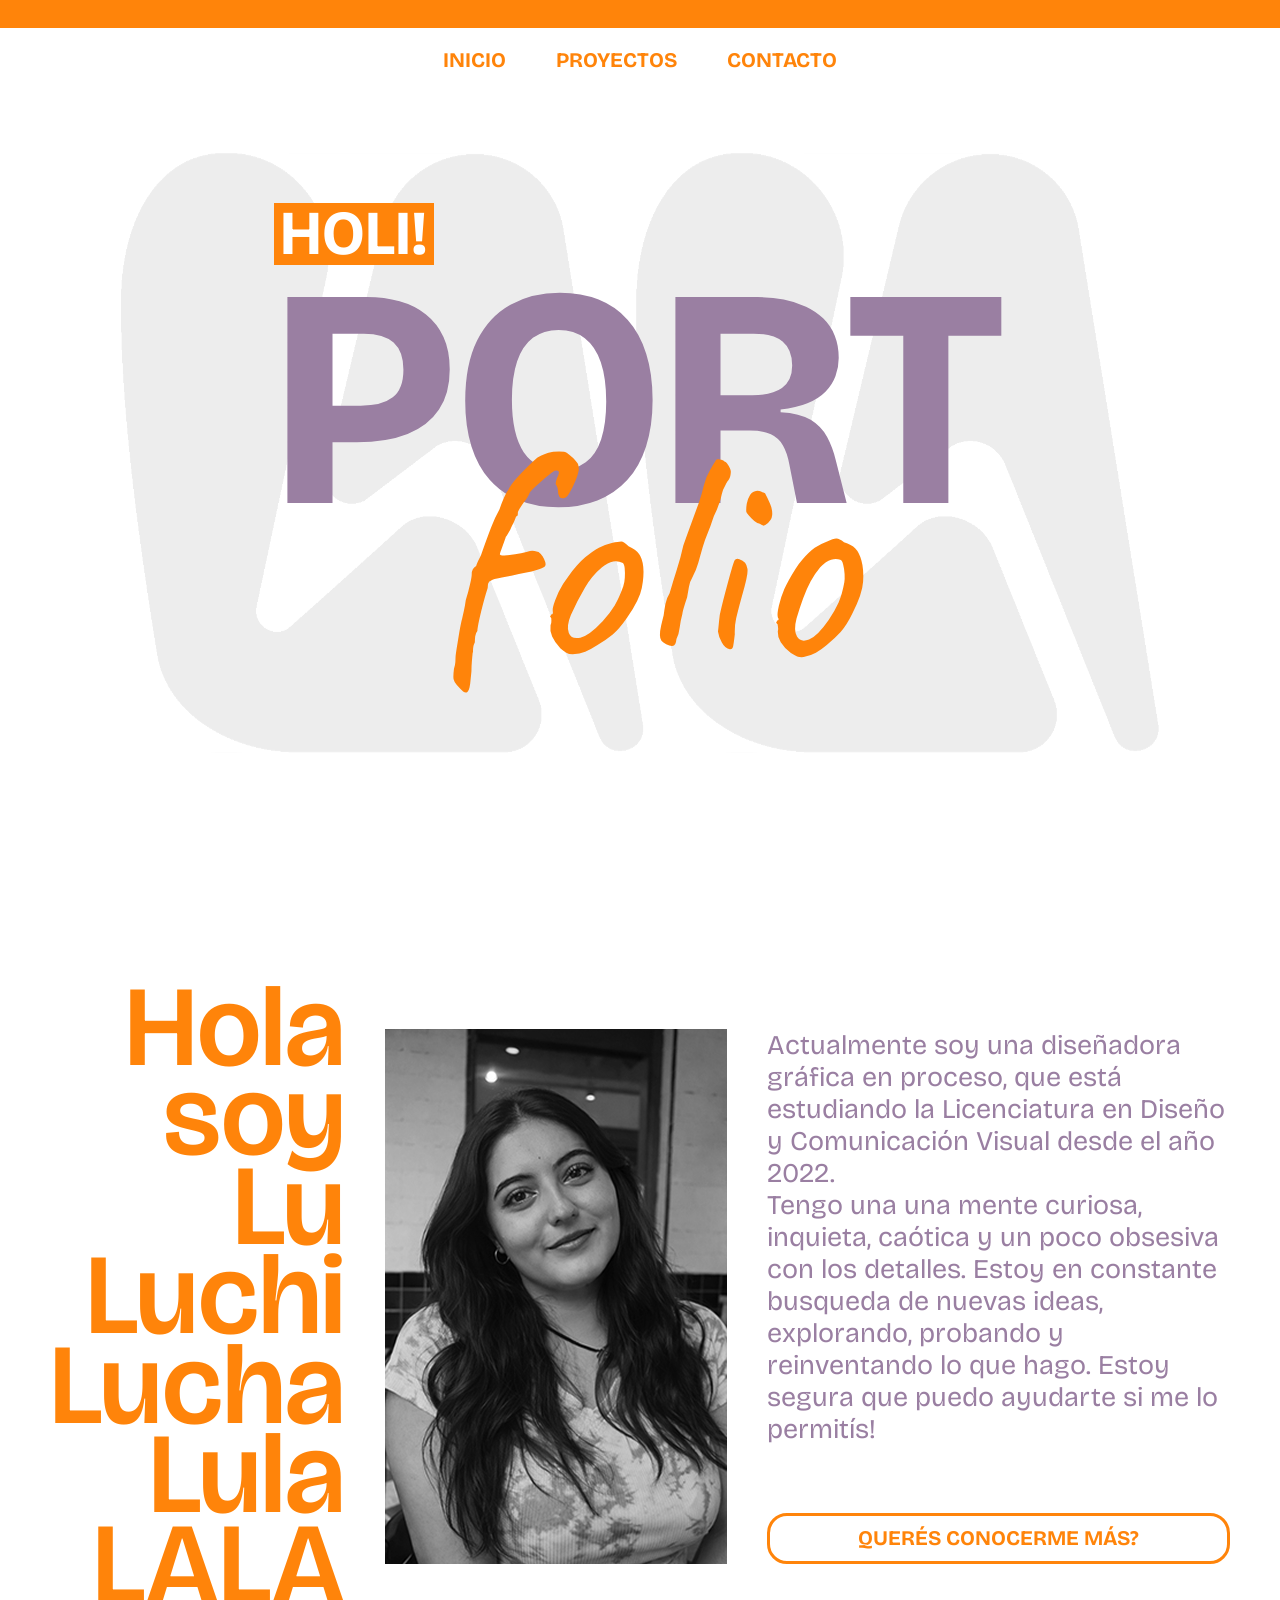
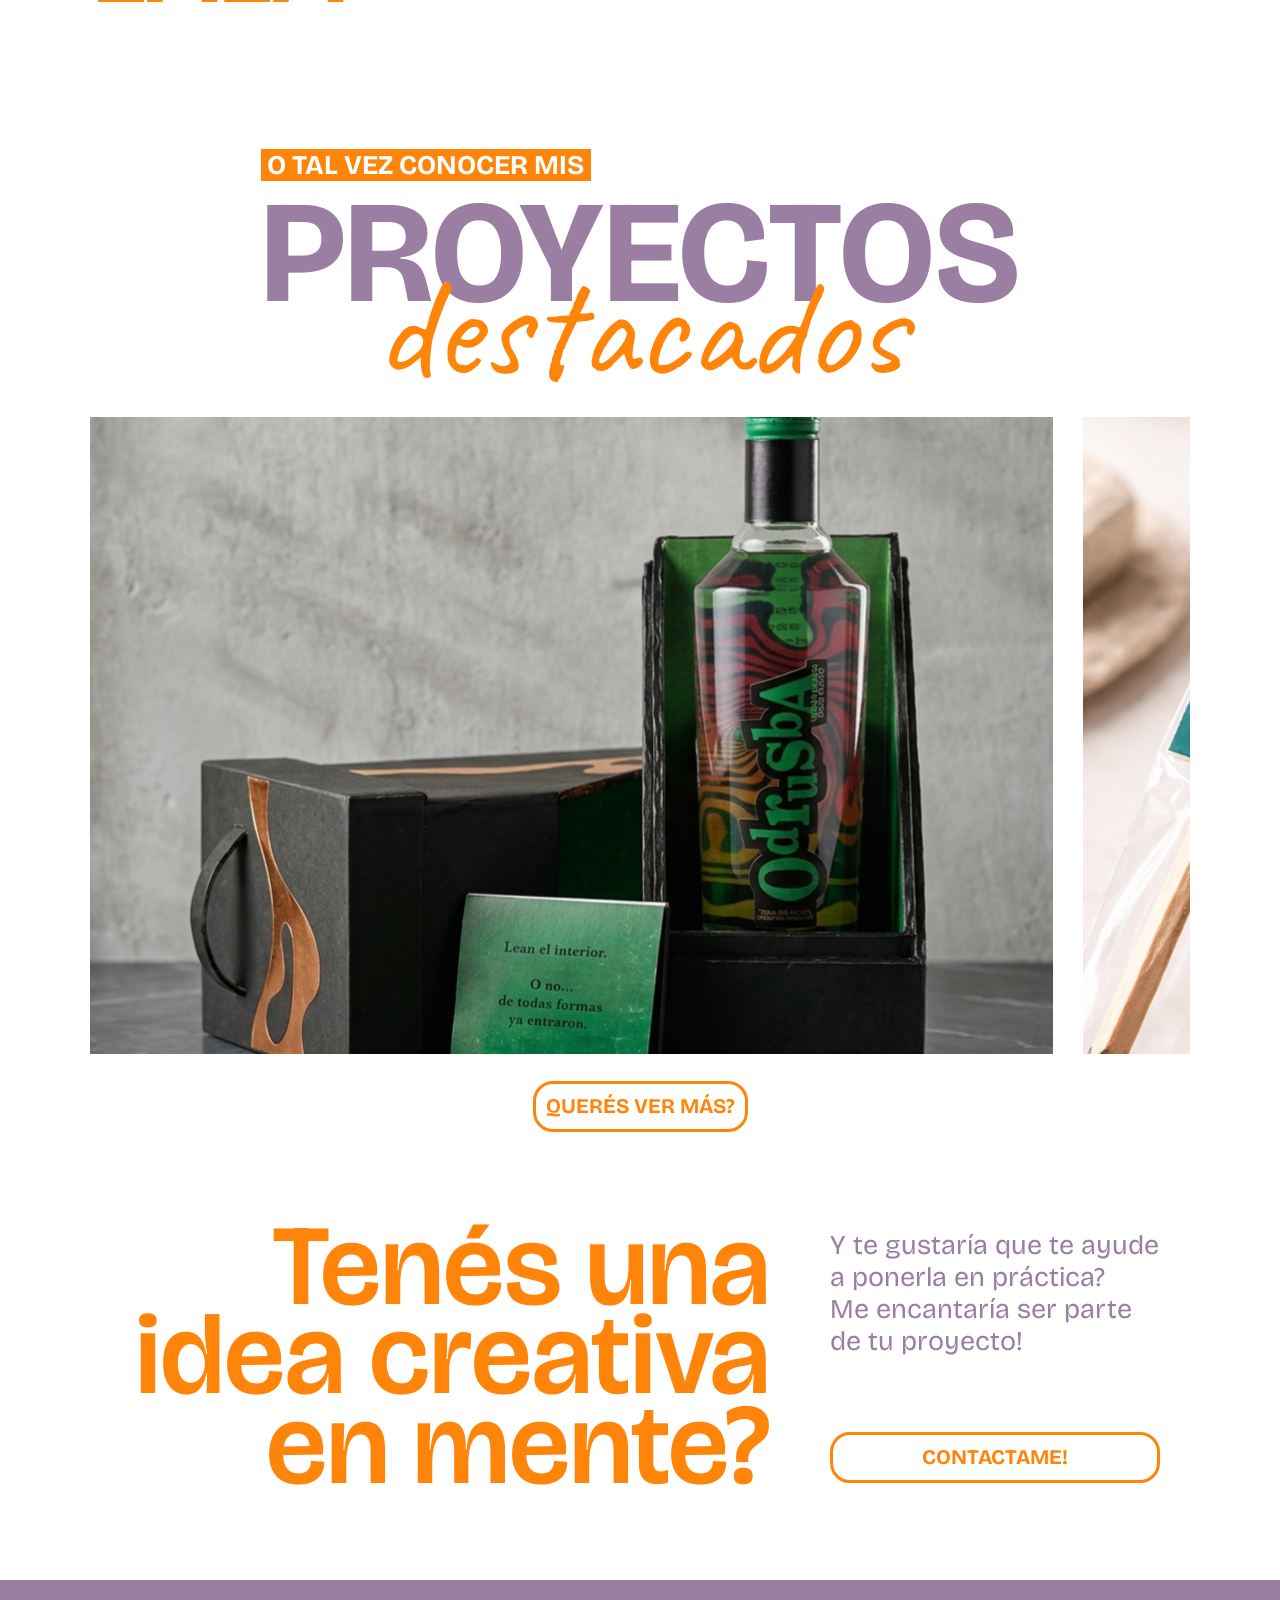
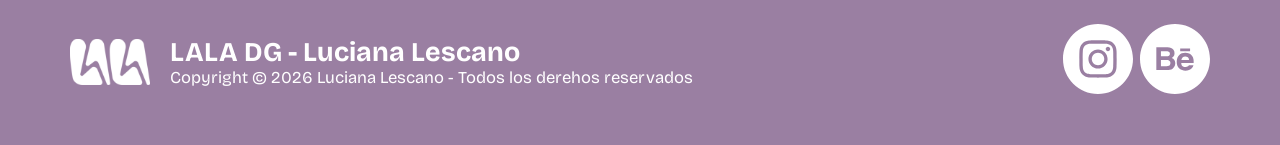
==== index.html @ 6910bf88 "pre-entrega" ====
<!DOCTYPE html>
<html>

<head>
    <meta charset="utf-8" />
    <title>Lescano Luciana-Portfolio</title>
    <link href="style.css" rel="stylesheet" type="text/css">
    <link rel="icon" href="img/favicon.png" type="image/x-icon">
    <style>
        @import url('https://fonts.googleapis.com/css2?family=Bricolage+Grotesque:opsz,wght@12..96,200..800&family=Caveat:wght@400..700&display=swap')
    </style>
</head>

<body>
    <header>
        <nav>
            <a href="#inicio">INICIO</a>
            <a href="#proyectos">PROYECTOS</a>
            <a href= "contacto.html">CONTACTO</a>
        </nav>
    </header>

    <main>
        <section id="hero">
            <article class="titulo">
                <div>
                    <h4>HOLI!</h4>
                    <h1>PORT</h1>
                    <h3>folio</h3>
                </div>
            </article>
        </section>

        <section id="hola">
            <h2> Hola soy Lu Luchi Lucha Lula LALA </h2>
            <img src="img/autoretrato.jpg" alt="Autoretrato de Luciana en blanco y negro" height="535px" width="342px">
            <article>
                <div>
                    <p>Actualmente soy una diseñadora gráfica en proceso, que está estudiando la Licenciatura en Diseño y Comunicación Visual desde el año 2022.</p>
                    <p>Tengo una una mente curiosa, inquieta, caótica y un poco obsesiva con los detalles. Estoy en constante busqueda de nuevas ideas, explorando, probando y reinventando lo que hago. Estoy segura que puedo ayudarte si me lo permitís!</p>
                </div>
                <a href="#"> QUERÉS CONOCERME MÁS? </a> 
            </article>
        </section>

        <section id="proyectos_carrusel">
            <article class="titulo">
                <div>
                    <h4>O TAL VEZ CONOCER MIS</h4>
                    <h1>PROYECTOS</h1>
                    <h3>destacados</h3>
                </div>
            </article>

        <section class="carrusel">
                <div class= "grupo">
                    <img src="img/carrusel-index/odrusba.jpg" alt="proyecto vodka odrusba" height="637" width="963">
                    <img src="img/carrusel-index/almaserena.jpg" alt="proyecto sahumerios alma serena" height="637" width="963">
                    <img src="img/carrusel-index/bookzine.jpg" alt="proyecto bookzine de terror" height="637" width="963">
                    <img src="img/carrusel-index/ojitos.jpg" alt="proyecto indumentaria infantil" height="637" width="963">
                    <img src="img/carrusel-index/fanzine.jpg" alt="proyecto fanzine sobre salud" height="637" width="963">
                    <img src="img/carrusel-index/museo.jpg" alt="proyecto identidad museo" height="637" width="963">

                    <img src="img/carrusel-index/odrusba.jpg" alt="proyecto vodka odrusba" height="637" width="963">
                    <img src="img/carrusel-index/almaserena.jpg" alt="proyecto sahumerios alma serena" height="637" width="963">
                    <img src="img/carrusel-index/bookzine.jpg" alt="proyecto bookzine de terror" height="637" width="963">
                    <img src="img/carrusel-index/ojitos.jpg" alt="proyecto indumentaria infantil" height="637" width="963">
                    <img src="img/carrusel-index/fanzine.jpg" alt="proyecto fanzine sobre salud" height="637" width="963">
                    <img src="img/carrusel-index/museo.jpg" alt="proyecto identidad museo" height="637" width="963">
                </div>
        </section>

            <a href="#"> QUERÉS VER MÁS? </a>

        <section id="contactame">
            <h2> Tenés una idea creativa en mente? </h2>
            <article>
                <div>
                    <p> Y te gustaría que te ayude a ponerla en práctica? </p>
                    <p> Me encantaría ser parte de tu proyecto! </p>
                </div>
                <a href="contacto.html"> CONTACTAME! </a>
            </article>
        </section>

    </main>

    <footer>
        <article>
            <img src="img/lala-logo.svg" alt="logo personal" height="46" width="80">
            <div>
                <h4> LALA DG - Luciana Lescano </h4>
                <p> Copyright © 2026 Luciana Lescano - Todos los derehos reservados </p>
            </div>
        </article>
        <div>
            <a href="https://www.instagram.com/its_lala.dg" target="_blank"> 
                <img src="img/Instagram_white.svg" alt="instagram personal" height="70" width="70">
            </a>
            <a href="https://www.behance.net/lucianalescano2" target="_blank">
                <img src="img/Behance_white.svg" alt="behance personal" height="70" width="70"> 
            </a>
        </div>
    </footer>

</body>
---- style.css ----
/* CSS DOCUMENT */
@charset "utf-8";

@font-face {
    font-family: "Bricolage Grotesque", sans serif;
    src: url();
}

* {
    font-family: 'Bricolage Grotesque', sans-serif;
    font-style: normal;
    font-variation-settings: "wdth" 500;
    font-size: 1.3rem;
    line-height: normal;
    color: #9A7FA2;
    text-decoration: none;
    padding: 0;
    margin: 0;
    box-sizing: border-box;
}

body { overflow-x: hidden;}

a {
    color: #FF840A;
    text-align: center;
    font-family: "Bricolage Grotesque";
    font-size: 1rem;
    font-weight: 700;
    line-height: normal;
    border: 3px solid #FF840A;
    border-radius: 20px;
    padding: 10px;
}

a:hover {
    color: #FFF;
    background-color: #FF840A;
    border-radius: 20px;
    padding: 10px;
}

header {
    display: flex;
    justify-content: center;
    border-top: 28px solid #FF840A;

    nav {
        display: flex;
        gap: 30px;
        padding: 10px;
    
    }

    a {
        color: #FF840A;
        text-align: center;
        font-family: "Bricolage Grotesque";
        font-size: 1rem;
        font-style: normal;
        font-weight: 700;
        line-height: normal;
        border: none
    }

    a:hover {
        color: #9A7FA2;
        background-color: #fff;
    }
}

h1 {
    font-family: "Bricolage Grotesque";
    font-size: 7rem;
    font-style: normal;
    font-weight: 700;
    line-height: 7rem;
    color: #9A7FA2;
    text-align: right;
}

h2 {
    font-family: "Bricolage Grotesque";
    font-size: 5.5rem;
    font-style: normal;
    font-weight: 600;
    line-height: 4.3rem;
    color: #FF840A;
    text-align: right;
}

h3 {
    font-family: "Caveat", cursive;
    font-size: 7rem;
    font-style: normal;
    font-weight: 400;
    color: #FF840A;
    line-height: 0rem;
    text-align: center;
}

h4 {
    color: #FFF;
    text-align: center;
    font-family: "Bricolage Grotesque";
    font-weight: 700;
    background-color: #FF840A;
}

#hero {
    margin-top: 60px;
    padding: 50px;
    height: 600px;
    background-image: url(img/lala-fondo.svg);
    background-repeat: no-repeat;
    background-position: center;
    background-size: contain;


    h4 {
        font-size: 3rem;
        line-height: 3rem;
        max-width: 160px;
    }

    h1 {
        font-size: 15rem;
        line-height: 13rem;
    }

    h3 {
        font-size: 15rem;
        line-height: 2rem;
        text-align: center;
    }
}

.titulo {
    display: flex;
    justify-content: center;
    align-items: center;
} 

#hola {
    display: flex;
    align-items: center;
    justify-content: center;
    gap: 40px;
    margin-top: 20vh;
    padding: 50px;

        article {
            max-width: 530px;
            height: 535px;
            display: flex;
            flex-direction: column;
            justify-content: space-between;
        }

        h2 {
            max-width: 380px;
        }
}

#proyectos_carrusel, #contactame_tit {
    margin: 10vh;
    display: flex;
    flex-direction: column;
    align-items: center;

    h4{
        max-width: 330px;
    }
}

.carrusel {
    overflow-x: hidden;
    margin-top: 10vh;
    margin-bottom: 3vh;
    width: 100%;

}
.grupo {
    display: flex;
    gap: 30px;
    animation: spin 20s infinite linear;
    width: max-content;

    img {
        flex: 0 0 2rem;
        object-fit: cover;
        flex-shrink: 0;
        display: block;
    }
}

@keyframes spin {
    from {transform: translateX(0);}
    to {transform: translateX(-50%)}
    }

#contactame {
    display: flex;
    gap: 60px;
    align-items: center;
    justify-content: center;
    padding-top: 10vh;

    h2 {
        max-width: 650px;
    }
    
    article {
        max-width: 330px;
        display: flex;
        flex-direction: column;
        justify-content: space-between;
        gap: 75px;
    }
}

footer {
    background-color: #9A7FA2;
    height: 165px;
    display: flex;
    align-items: center;
    justify-content: space-between;
    padding: 0 70px;

    h4 {
        background: none;
        text-align: left;
    }
    p{
        color: #FFF;
        font-size: 0.8rem;
        line-height: 1rem;
    }
    a, a:hover {
    all: unset;
    }

    article {
        display: flex;
        gap: 20px;
        align-items: center;
    }
}

/** pag CONTACTO **/

#contacto_tit {
    h4 {
        max-width: 185px;
    }
}

#contacto-bloque {
    display: flex;
    align-items: center;
    justify-content: center;
    gap: 120px;
}

#Info_contacto {
    width: 400px;
    height: 600px;
    margin-top: 15vh;
    display: flex;
    flex-direction: column;
    justify-content: space-evenly;

    .redes {
        display: flex;
        flex-direction: column;
        gap: 20px;
    }
}

form {
    width: 925px;
    display: flex;
    flex-direction: row;
    gap: 50px;
    flex-wrap: wrap;

    p {
        color: #FF840A;
        text-align: center;
        font-family: "Bricolage Grotesque";
        font-weight: 700;
        font-size: 1rem;
    }
}
form div {
    display: flex;
    flex-direction: column;
    align-items: flex-start;
}

input{
    border: 3px solid #FF840A;
    padding: 8px;
}

#Mensaje {
    width: 925px;
}
#Enviar {
        color: #FFF;
        text-align: center;
        font-family: "Bricolage Grotesque";
        font-weight: 700;
        background-color: #FF840A;
    }

label {
    color: #FF840A;
    text-align: center;
    font-family: "Bricolage Grotesque";
    font-weight: 700;
    line-height: 2rem;
}
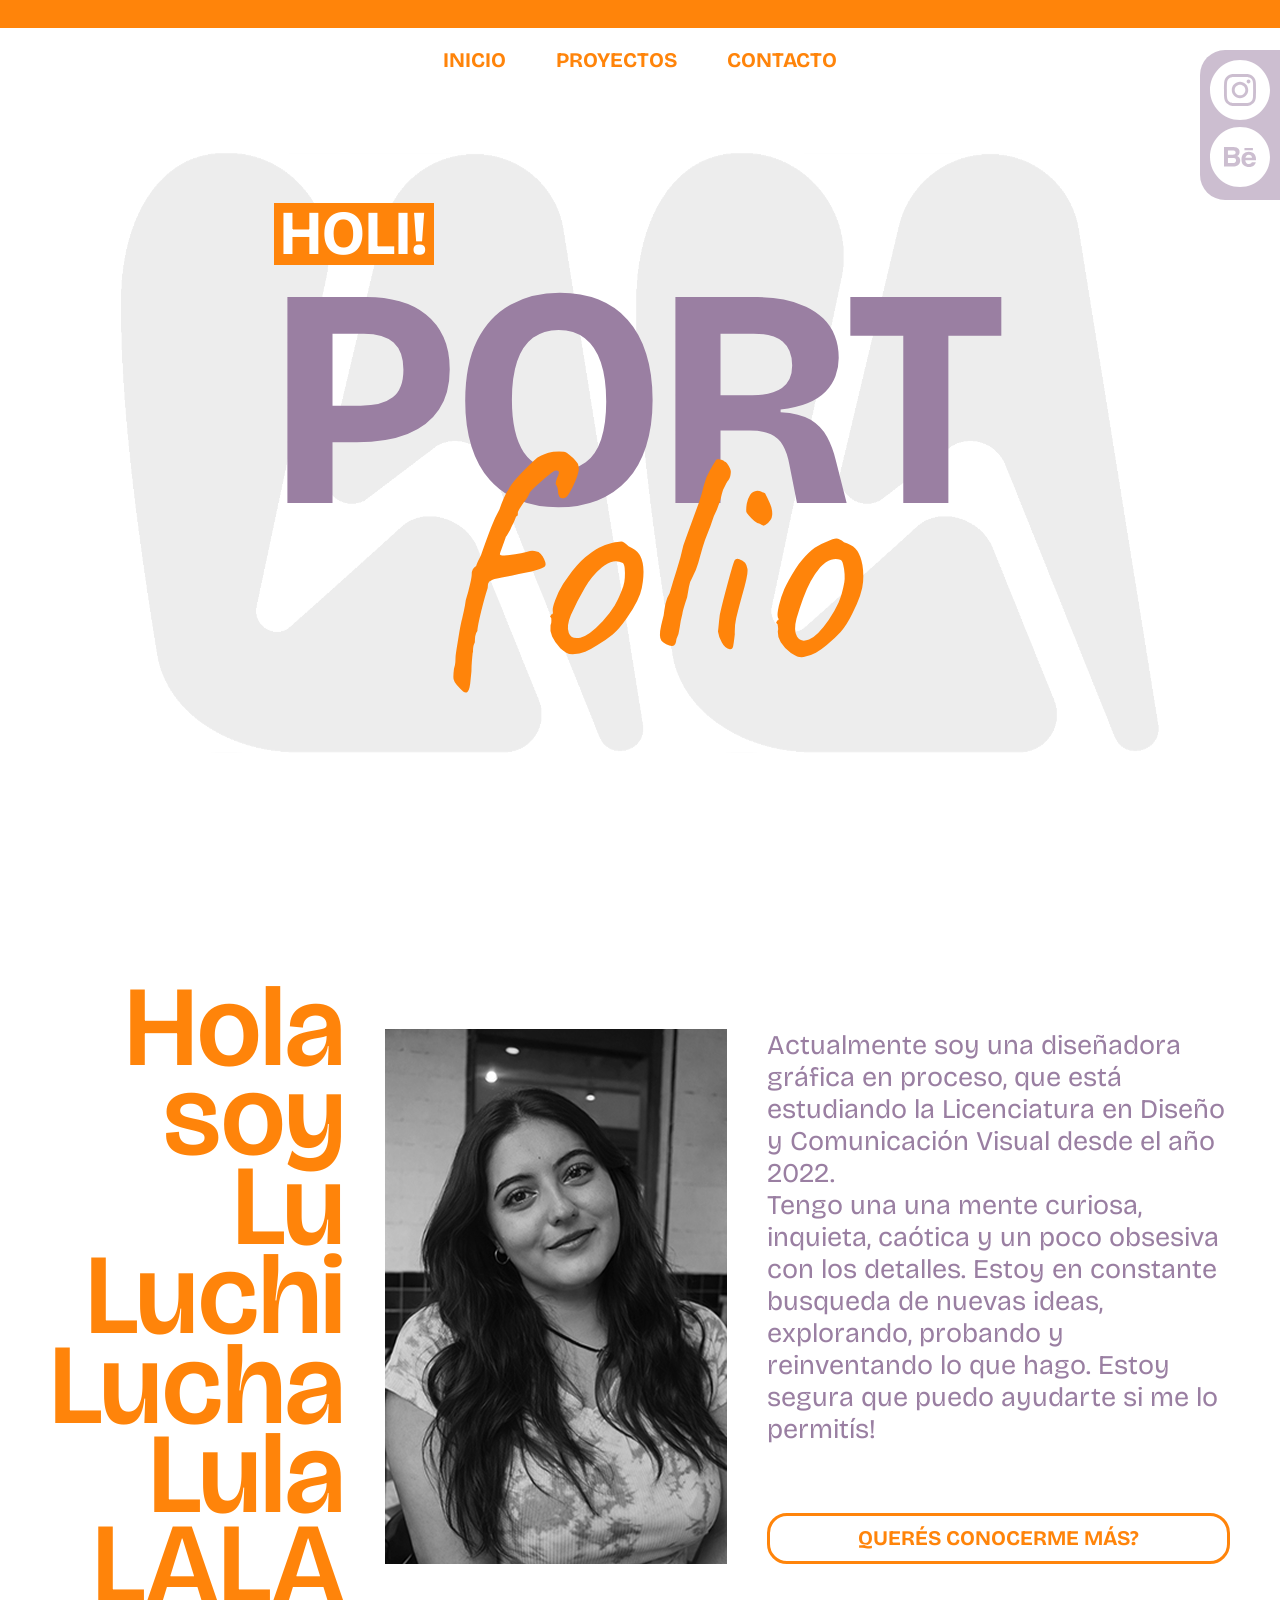
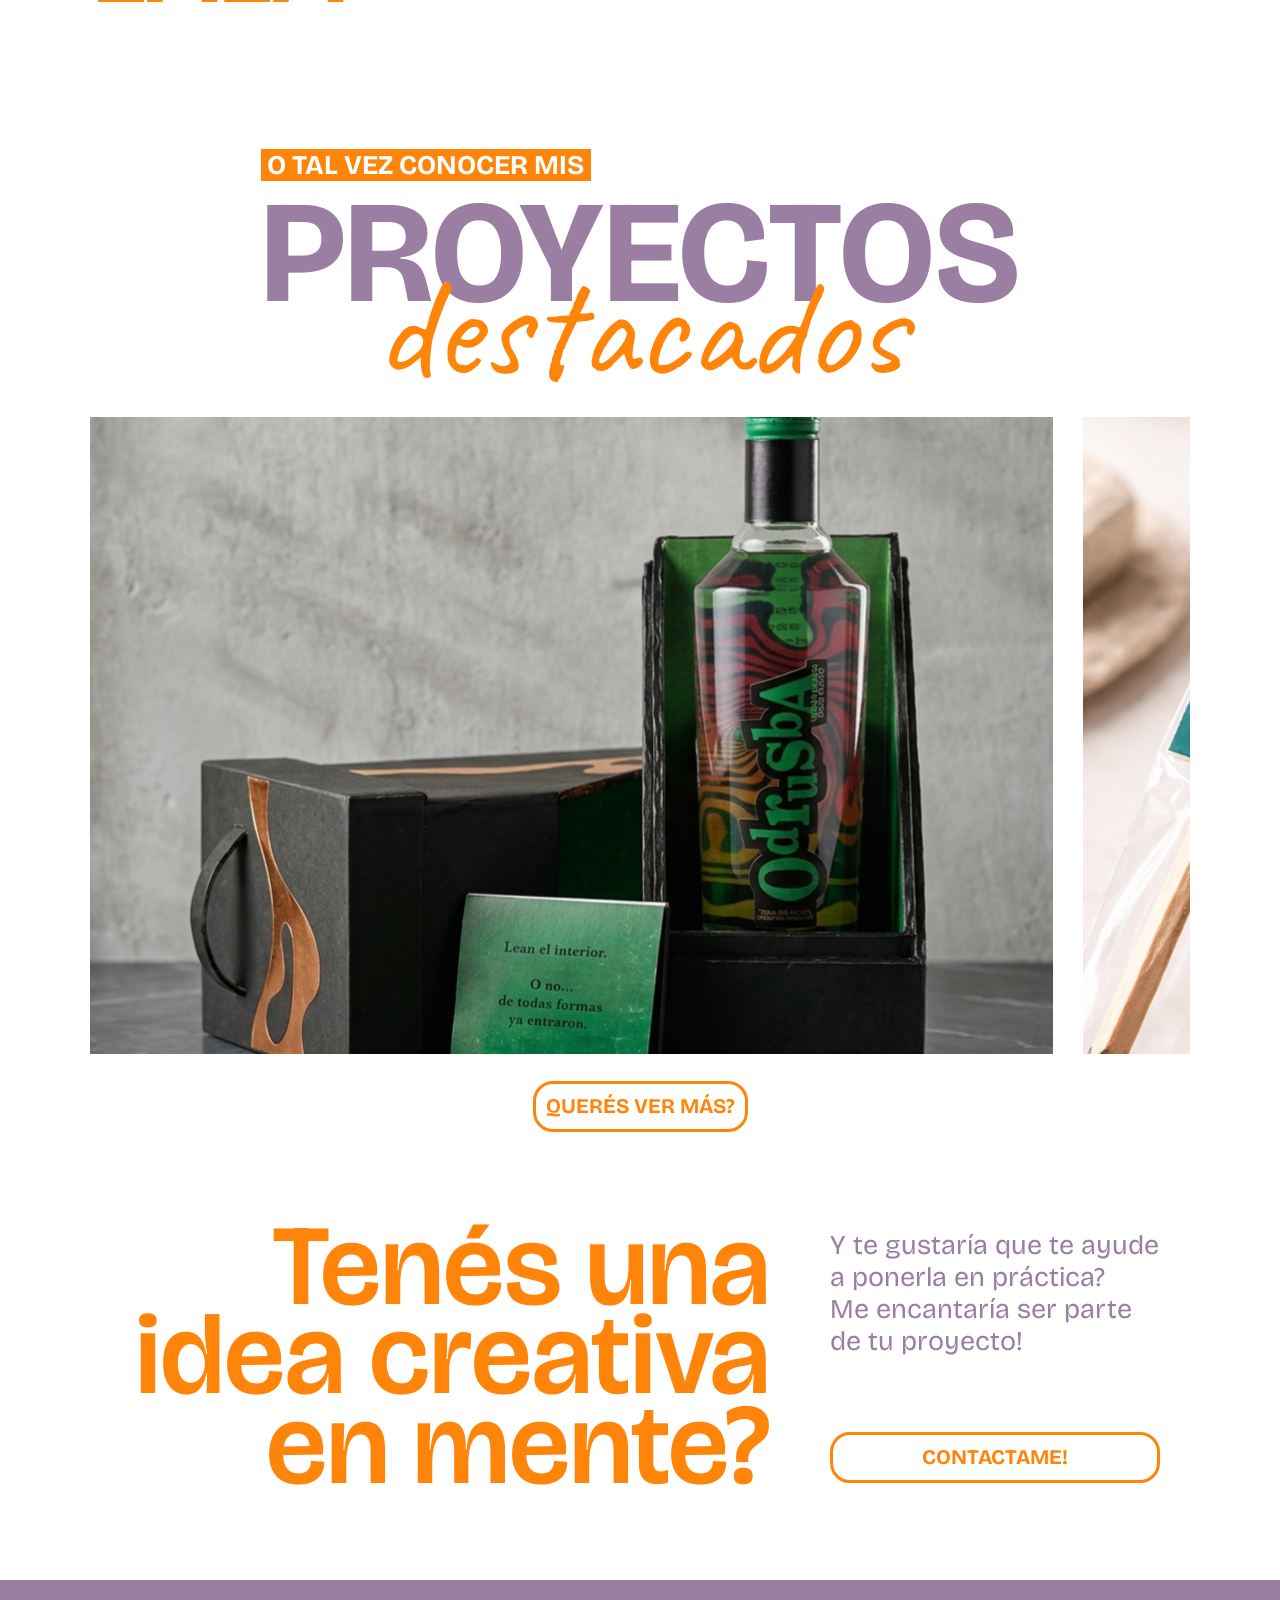
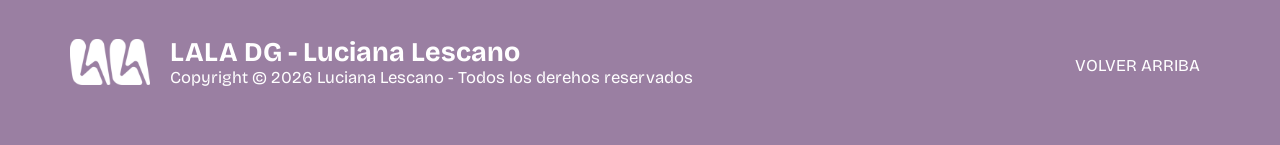
==== commit 37ebe258: "pre-entrega" ====
--- a/index.html
+++ b/index.html
@@ -5,7 +5,7 @@
     <meta charset="utf-8" />
     <title>Lescano Luciana-Portfolio</title>
     <link href="style.css" rel="stylesheet" type="text/css">
-    <link rel="icon" href="img/favicon.png" type="image/x-icon">
+    <link rel="icon" href="img/favicon.png" type="image/png">
     <style>
         @import url('https://fonts.googleapis.com/css2?family=Bricolage+Grotesque:opsz,wght@12..96,200..800&family=Caveat:wght@400..700&display=swap')
     </style>
@@ -21,6 +21,15 @@
     </header>
 
     <main>
+        <aside>
+            <a href="https://www.instagram.com/its_lala.dg" target="_blank"> 
+                <img src="img/Instagram_white.svg" alt="instagram personal" height="60" width="60">
+            </a>
+            <a href="https://www.behance.net/lucianalescano2" target="_blank">
+                <img src="img/Behance_white.svg" alt="behance personal" height="60" width="60"> 
+            </a>
+        </aside>
+
         <section id="hero">
             <article class="titulo">
                 <div>
@@ -39,7 +48,7 @@
                     <p>Actualmente soy una diseñadora gráfica en proceso, que está estudiando la Licenciatura en Diseño y Comunicación Visual desde el año 2022.</p>
                     <p>Tengo una una mente curiosa, inquieta, caótica y un poco obsesiva con los detalles. Estoy en constante busqueda de nuevas ideas, explorando, probando y reinventando lo que hago. Estoy segura que puedo ayudarte si me lo permitís!</p>
                 </div>
-                <a href="#"> QUERÉS CONOCERME MÁS? </a> 
+                <a href="sobre-mi.html"> QUERÉS CONOCERME MÁS? </a> 
             </article>
         </section>
 
@@ -94,13 +103,10 @@
             </div>
         </article>
         <div>
-            <a href="https://www.instagram.com/its_lala.dg" target="_blank"> 
-                <img src="img/Instagram_white.svg" alt="instagram personal" height="70" width="70">
-            </a>
-            <a href="https://www.behance.net/lucianalescano2" target="_blank">
-                <img src="img/Behance_white.svg" alt="behance personal" height="70" width="70"> 
-            </a>
+            <a href="#inicio">VOLVER ARRIBA </a>
         </div>
     </footer>
 
 </body>
+
+</html>
--- a/style.css
+++ b/style.css
@@ -52,6 +52,7 @@
     
     }
 
+
     a {
         color: #FF840A;
         text-align: center;
@@ -107,6 +108,26 @@
     background-color: #FF840A;
 }
 
+    aside {
+    background-color: #9A7FA2;
+    opacity: 50%;
+    top: 50px;
+    right: 0px;
+    position: fixed;
+    display: flex;
+    flex-direction: column;
+    padding: 10px;
+    width: 80px;
+    height: 150px;
+    align-items: flex-end;
+    justify-content: space-around;
+    border-radius: 25px 0px 0px 25px;
+
+        a, a:hover {
+            all: unset;
+        }
+    }
+
 #hero {
     margin-top: 60px;
     padding: 50px;
@@ -141,7 +162,7 @@
     align-items: center;
 } 
 
-#hola {
+#hola, #mini{
     display: flex;
     align-items: center;
     justify-content: center;
@@ -236,8 +257,16 @@
         font-size: 0.8rem;
         line-height: 1rem;
     }
-    a, a:hover {
-    all: unset;
+    a {
+        color: #fff;
+        font-size: 0.8rem;
+        font-weight: 400;
+        border: none
+    }
+    a:hover {
+        font-weight: 700;
+        border: none;
+        background: none;
     }
 
     article {
@@ -250,6 +279,7 @@
 /** pag CONTACTO **/
 
 #contacto_tit {
+    margin-top: 10vh;
     h4 {
         max-width: 185px;
     }
@@ -260,12 +290,12 @@
     align-items: center;
     justify-content: center;
     gap: 120px;
+    margin-top: 15vh;
 }
 
 #Info_contacto {
     width: 400px;
     height: 600px;
-    margin-top: 15vh;
     display: flex;
     flex-direction: column;
     justify-content: space-evenly;
@@ -281,7 +311,7 @@
     width: 925px;
     display: flex;
     flex-direction: row;
-    gap: 50px;
+    gap: 30px;
     flex-wrap: wrap;
 
     p {
@@ -289,35 +319,130 @@
         text-align: center;
         font-family: "Bricolage Grotesque";
         font-weight: 700;
-        font-size: 1rem;
-    }
+        font-size: 0.8rem;
+    }
+}
+
+form article {
+    display: flex;
+    gap: 40px;
 }
 form div {
     display: flex;
     flex-direction: column;
     align-items: flex-start;
+    gap: 5px;
 }
 
 input{
     border: 3px solid #FF840A;
     padding: 8px;
-}
-
-#Mensaje {
-    width: 925px;
-}
-#Enviar {
-        color: #FFF;
-        text-align: center;
-        font-family: "Bricolage Grotesque";
-        font-weight: 700;
-        background-color: #FF840A;
-    }
-
+    width: 440px;
+    font-size: 1rem;
+}
+
+textarea {
+    width: 920px;
+    height: 170px;
+    border: 3px solid #FF840A;
+    padding: 8px;
+    font-size: 1rem;
+}
+
+.botonenviar {
+    display: flex;
+    flex-direction: row;
+    gap: 57vh;
+
+    #Enviar {
+            color: #FFF;
+            text-align: center;
+            font-family: "Bricolage Grotesque";
+            font-weight: 700;
+            background-color: #FF840A;
+            width: 116px;
+            font-size: 1rem;
+            line-height: 0.8rem;
+        }
+    }
 label {
     color: #FF840A;
     text-align: center;
     font-family: "Bricolage Grotesque";
     font-weight: 700;
-    line-height: 2rem;
+    font-size: 1rem;
+}
+
+/** pagina sobre mi **/
+
+#gal-fancybox {
+    display: flex;
+    flex-direction: column;
+    align-items: center;
+    margin: 30px;
+
+    a, a:hover {
+        all: unset;
+    }
+}
+
+#yo_tit {
+    margin-top: 10vh;
+    h4 {
+        max-width: 135px;
+    }
+}
+
+#mini {
+    align-items: flex-start;
+    h2 {
+        width: 343px;
+    }
+    article {
+        height: unset;
+        gap: 30px;
+    }
+}
+
+#hobbies {
+    display: flex;
+    flex-direction: column;
+    justify-content: center;
+    align-items: center;
+    margin: 5vh;
+
+    h4 {
+        height: 50px;
+        display: flex;
+        align-items: center;
+        width: 1300px;
+        justify-content: center;
+    }
+
+    article {
+        display: flex;
+        justify-content: center;
+        gap: 26px;
+        margin-top: 20px;
+        margin-bottom: 10vh;
+    }
+    div {
+        border: 3px solid #FF840A;
+        padding: 5px;
+        width: 305px;
+        display: flex;
+        flex-direction: column;
+        align-items: center;
+
+        p {
+            font-weight: 700;
+            font-size: 1.1rem;
+            color: #FF840A;
+            line-height: 2rem;
+        }
+        figcaption {
+            font-weight: 200;
+            color: #FF840A;
+        }
+    }
 }
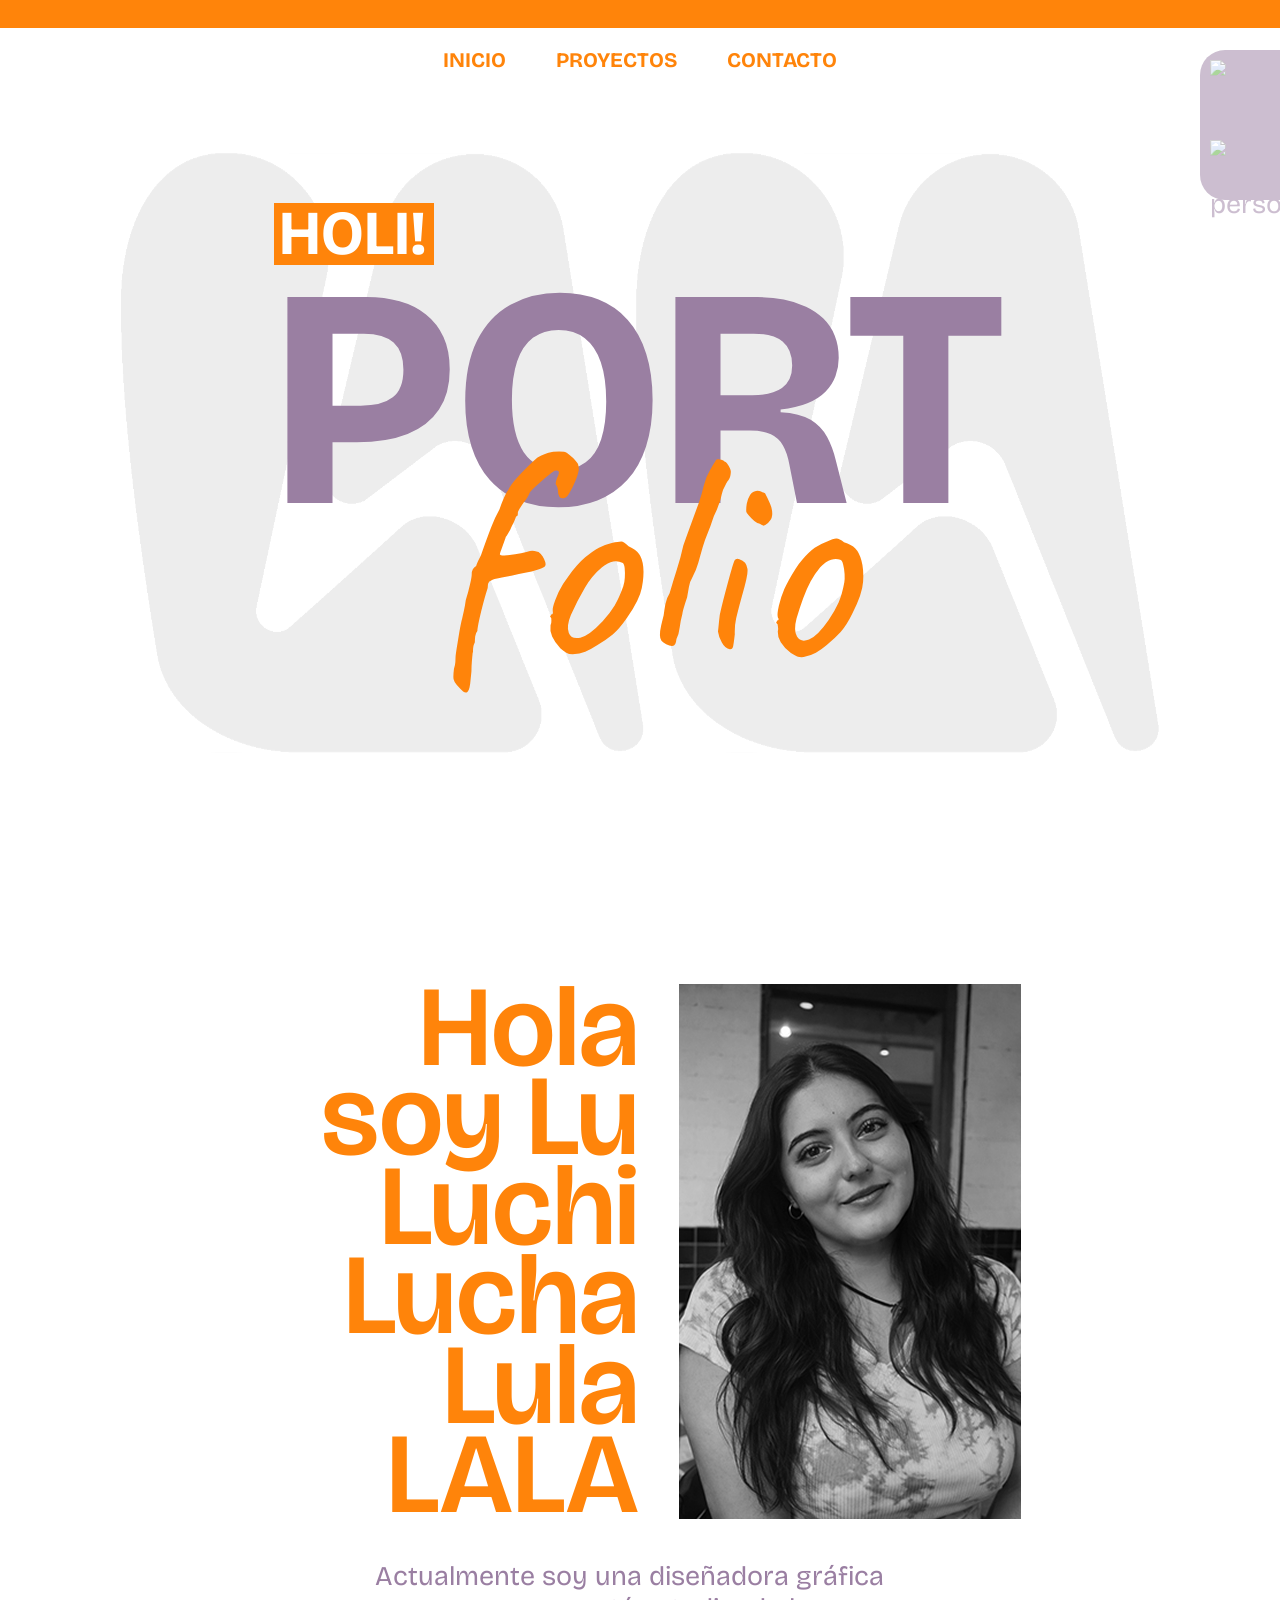
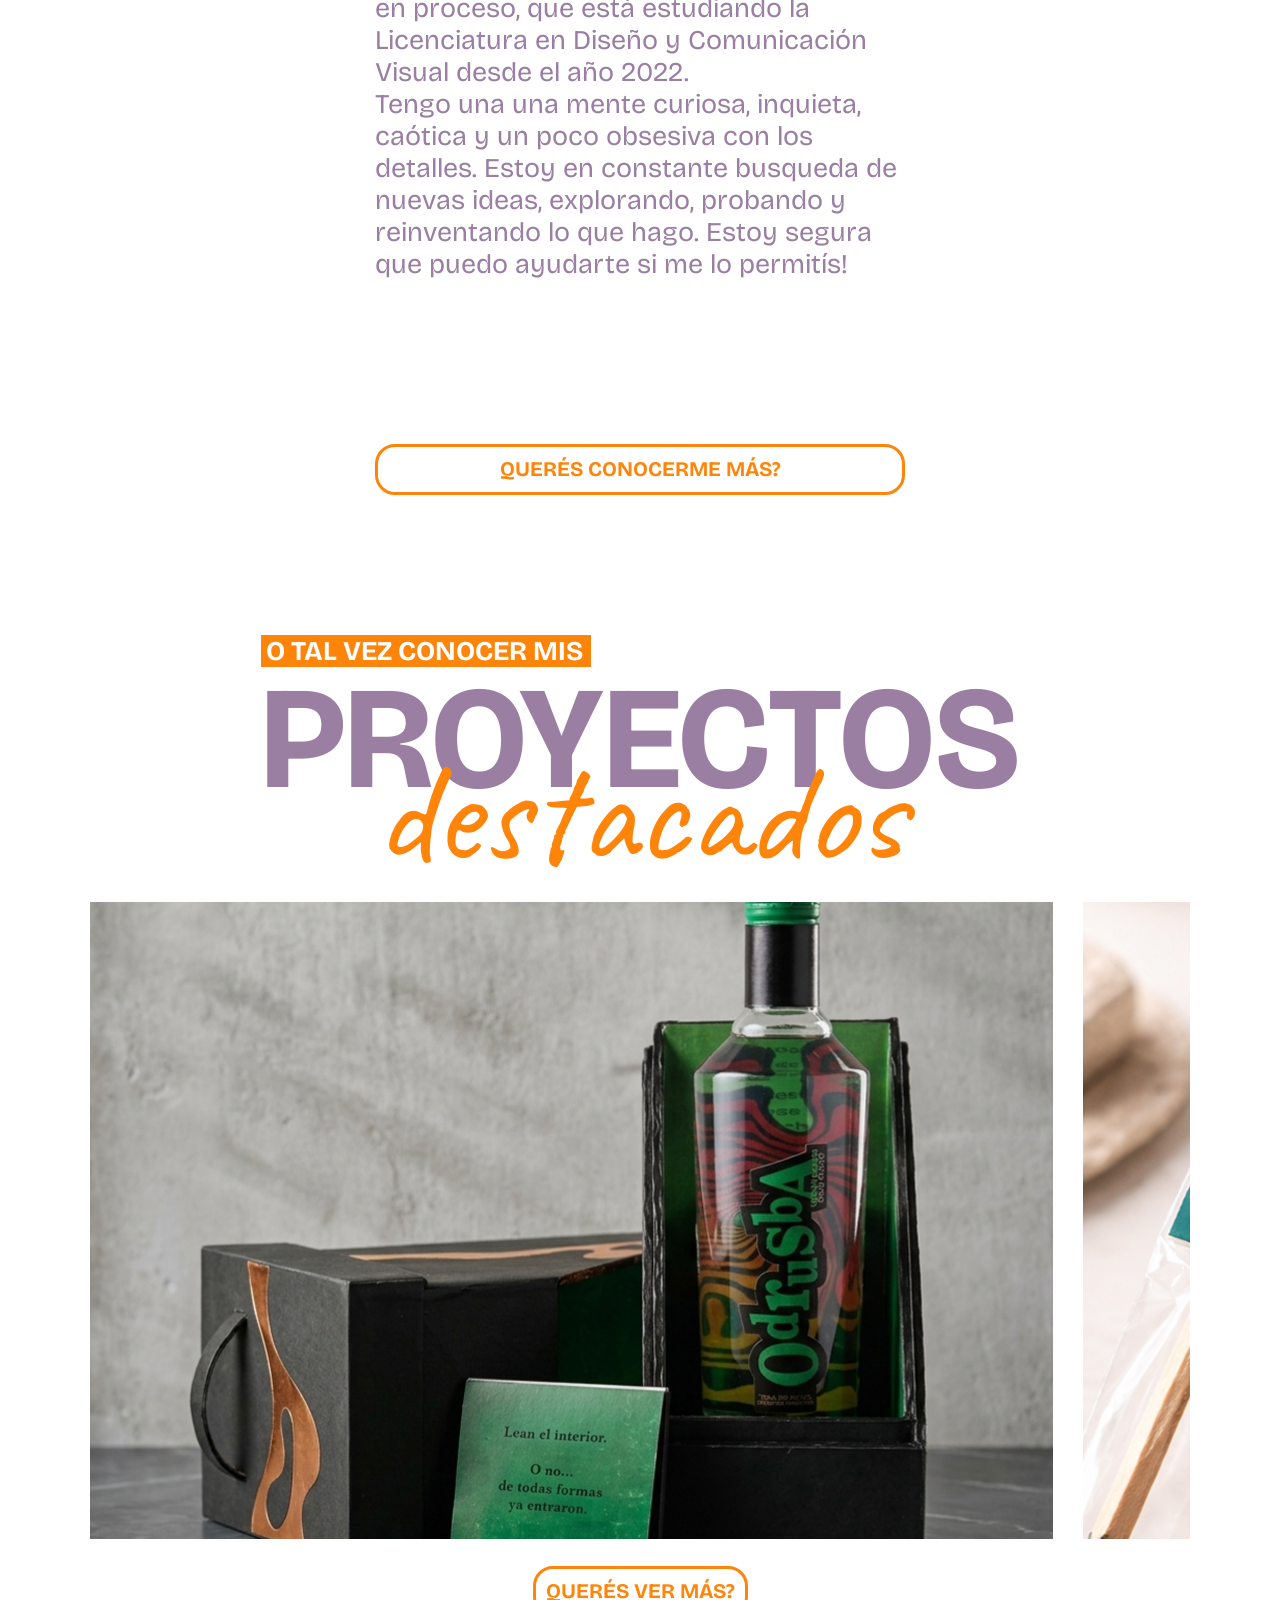
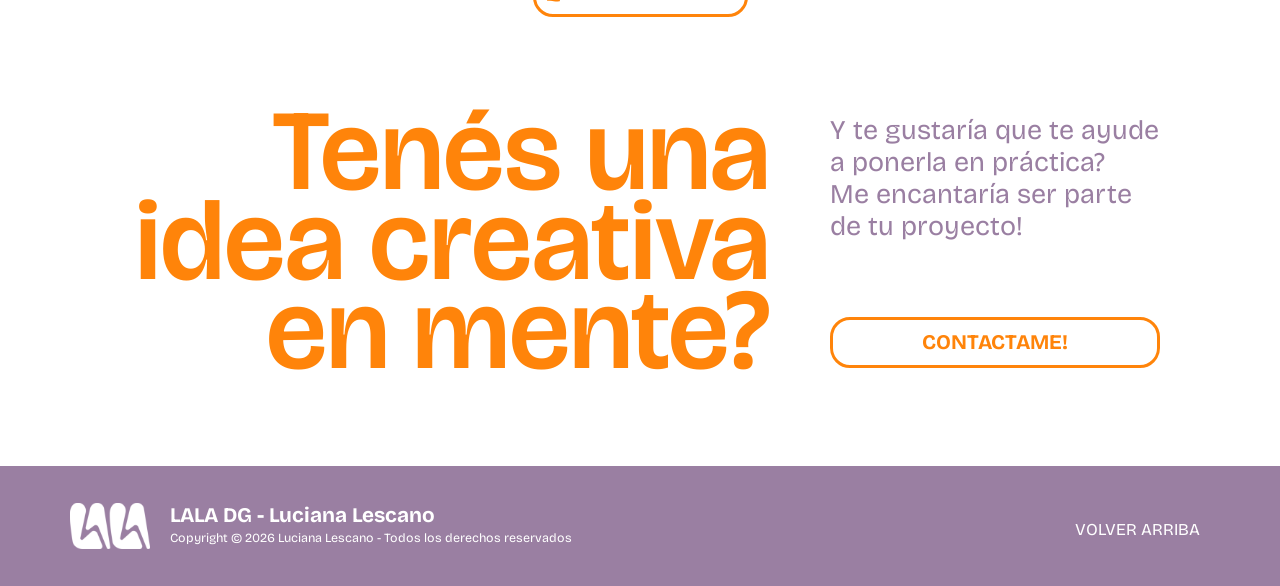
==== commit 431ee3ac: "Entrega 1/6" ====
--- a/index.html
+++ b/index.html
@@ -3,6 +3,7 @@
 
 <head>
     <meta charset="utf-8" />
+    <meta name="viewport" content="width=device-width, initial-scale=1.0">
     <title>Lescano Luciana-Portfolio</title>
     <link href="style.css" rel="stylesheet" type="text/css">
     <link rel="icon" href="img/favicon.png" type="image/png">
@@ -14,8 +15,8 @@
 <body>
     <header>
         <nav>
-            <a href="#inicio">INICIO</a>
-            <a href="#proyectos">PROYECTOS</a>
+            <a href="index.html">INICIO</a>
+            <a href="proyectos.html">PROYECTOS</a>
             <a href= "contacto.html">CONTACTO</a>
         </nav>
     </header>
@@ -23,26 +24,24 @@
     <main>
         <aside>
             <a href="https://www.instagram.com/its_lala.dg" target="_blank"> 
-                <img src="img/Instagram_white.svg" alt="instagram personal" height="60" width="60">
+                <img src="img/instagram_white.svg" alt="instagram personal" height="60" width="60">
             </a>
             <a href="https://www.behance.net/lucianalescano2" target="_blank">
-                <img src="img/Behance_white.svg" alt="behance personal" height="60" width="60"> 
+                <img src="img/behance_white.svg" alt="behance personal" height="60" width="60"> 
             </a>
         </aside>
 
         <section id="hero">
-            <article class="titulo">
-                <div>
-                    <h4>HOLI!</h4>
-                    <h1>PORT</h1>
-                    <h3>folio</h3>
-                </div>
-            </article>
+                <h1>
+                    <span class="ceja">HOLI!</span>
+                    <span class="principal">PORT</span>
+                    <span class="secundario">folio</span>
+                </h1>
         </section>
 
         <section id="hola">
             <h2> Hola soy Lu Luchi Lucha Lula LALA </h2>
-            <img src="img/autoretrato.jpg" alt="Autoretrato de Luciana en blanco y negro" height="535px" width="342px">
+            <img src="img/autoretrato.jpg" alt="Autoretrato de Luciana en blanco y negro" height="535" width="342">
             <article>
                 <div>
                     <p>Actualmente soy una diseñadora gráfica en proceso, que está estudiando la Licenciatura en Diseño y Comunicación Visual desde el año 2022.</p>
@@ -53,33 +52,33 @@
         </section>
 
         <section id="proyectos_carrusel">
-            <article class="titulo">
-                <div>
-                    <h4>O TAL VEZ CONOCER MIS</h4>
-                    <h1>PROYECTOS</h1>
-                    <h3>destacados</h3>
-                </div>
-            </article>
-
-        <section class="carrusel">
-                <div class= "grupo">
-                    <img src="img/carrusel-index/odrusba.jpg" alt="proyecto vodka odrusba" height="637" width="963">
-                    <img src="img/carrusel-index/almaserena.jpg" alt="proyecto sahumerios alma serena" height="637" width="963">
-                    <img src="img/carrusel-index/bookzine.jpg" alt="proyecto bookzine de terror" height="637" width="963">
-                    <img src="img/carrusel-index/ojitos.jpg" alt="proyecto indumentaria infantil" height="637" width="963">
-                    <img src="img/carrusel-index/fanzine.jpg" alt="proyecto fanzine sobre salud" height="637" width="963">
-                    <img src="img/carrusel-index/museo.jpg" alt="proyecto identidad museo" height="637" width="963">
-
-                    <img src="img/carrusel-index/odrusba.jpg" alt="proyecto vodka odrusba" height="637" width="963">
-                    <img src="img/carrusel-index/almaserena.jpg" alt="proyecto sahumerios alma serena" height="637" width="963">
-                    <img src="img/carrusel-index/bookzine.jpg" alt="proyecto bookzine de terror" height="637" width="963">
-                    <img src="img/carrusel-index/ojitos.jpg" alt="proyecto indumentaria infantil" height="637" width="963">
-                    <img src="img/carrusel-index/fanzine.jpg" alt="proyecto fanzine sobre salud" height="637" width="963">
-                    <img src="img/carrusel-index/museo.jpg" alt="proyecto identidad museo" height="637" width="963">
-                </div>
+            <h3>
+                <span class="ceja">O TAL VEZ CONOCER MIS</span>
+                <span class="principal">PROYECTOS</span>
+                <span class="secundario">destacados</span>
+            </h3>
+        
+            <article class="carrusel">
+                    <div class= "grupo">
+                        <img src="img/carrusel-index/odrusba.jpg" alt="proyecto vodka odrusba" height="637" width="963">
+                        <img src="img/carrusel-index/almaserena.jpg" alt="proyecto sahumerios alma serena" height="637" width="963">
+                        <img src="img/carrusel-index/bookzine.jpg" alt="proyecto bookzine de terror" height="637" width="963">
+                        <img src="img/carrusel-index/ojitos.jpg" alt="proyecto indumentaria infantil" height="637" width="963">
+                        <img src="img/carrusel-index/fanzine.jpg" alt="proyecto fanzine sobre salud" height="637" width="963">
+                        <img src="img/carrusel-index/museo.jpg" alt="proyecto identidad museo" height="637" width="963">
+    <!-- Fotos repetidas para crear loop-->
+                        <img src="img/carrusel-index/odrusba.jpg" alt="proyecto vodka odrusba" height="637" width="963">
+                        <img src="img/carrusel-index/almaserena.jpg" alt="proyecto sahumerios alma serena" height="637" width="963">
+                        <img src="img/carrusel-index/bookzine.jpg" alt="proyecto bookzine de terror" height="637" width="963">
+                        <img src="img/carrusel-index/ojitos.jpg" alt="proyecto indumentaria infantil" height="637" width="963">
+                        <img src="img/carrusel-index/fanzine.jpg" alt="proyecto fanzine sobre salud" height="637" width="963">
+                        <img src="img/carrusel-index/museo.jpg" alt="proyecto identidad museo" height="637" width="963">
+                    </div>
+            </article> 
+            <a href="proyectos.html"> QUERÉS VER MÁS? </a>
         </section>
 
-            <a href="#"> QUERÉS VER MÁS? </a>
+
 
         <section id="contactame">
             <h2> Tenés una idea creativa en mente? </h2>
@@ -95,15 +94,15 @@
     </main>
 
     <footer>
-        <article>
+        <div class="legal">
             <img src="img/lala-logo.svg" alt="logo personal" height="46" width="80">
             <div>
                 <h4> LALA DG - Luciana Lescano </h4>
-                <p> Copyright © 2026 Luciana Lescano - Todos los derehos reservados </p>
+                <p> Copyright © 2026 Luciana Lescano - Todos los derechos reservados </p>
             </div>
-        </article>
+        </div>
         <div>
-            <a href="#inicio">VOLVER ARRIBA </a>
+            <a href="#">VOLVER ARRIBA </a>
         </div>
     </footer>
 
--- a/style.css
+++ b/style.css
@@ -1,10 +1,6 @@
 /* CSS DOCUMENT */
 @charset "utf-8";
 
-@font-face {
-    font-family: "Bricolage Grotesque", sans serif;
-    src: url();
-}
 
 * {
     font-family: 'Bricolage Grotesque', sans-serif;
@@ -19,7 +15,9 @@
     box-sizing: border-box;
 }
 
-body { overflow-x: hidden;}
+body {
+    overflow-x: hidden;
+}
 
 a {
     color: #FF840A;
@@ -49,9 +47,7 @@
         display: flex;
         gap: 30px;
         padding: 10px;
-    
-    }
-
+    }
 
     a {
         color: #FF840A;
@@ -70,7 +66,16 @@
     }
 }
 
-h1 {
+.ceja {
+    color: #FFF;
+    font-family: "Bricolage Grotesque";
+    font-weight: 700;
+    background-color: #FF840A;
+    padding-left: 5px;
+    width: 330px;
+}
+
+.principal {
     font-family: "Bricolage Grotesque";
     font-size: 7rem;
     font-style: normal;
@@ -78,6 +83,22 @@
     line-height: 7rem;
     color: #9A7FA2;
     text-align: right;
+}
+
+.secundario {
+    font-family: "Caveat", cursive;
+    font-size: 7rem;
+    font-style: normal;
+    font-weight: 400;
+    color: #FF840A;
+    line-height: 0rem;
+    text-align: center;
+}
+
+h1,
+h3 {
+    display: flex;
+    flex-direction: column;
 }
 
 h2 {
@@ -90,16 +111,6 @@
     text-align: right;
 }
 
-h3 {
-    font-family: "Caveat", cursive;
-    font-size: 7rem;
-    font-style: normal;
-    font-weight: 400;
-    color: #FF840A;
-    line-height: 0rem;
-    text-align: center;
-}
-
 h4 {
     color: #FFF;
     text-align: center;
@@ -108,25 +119,23 @@
     background-color: #FF840A;
 }
 
-    aside {
+aside {
     background-color: #9A7FA2;
     opacity: 50%;
     top: 50px;
     right: 0px;
     position: fixed;
-    display: flex;
-    flex-direction: column;
     padding: 10px;
     width: 80px;
     height: 150px;
     align-items: flex-end;
-    justify-content: space-around;
     border-radius: 25px 0px 0px 25px;
 
-        a, a:hover {
-            all: unset;
-        }
-    }
+    a,
+    a:hover {
+        all: unset;
+    }
+}
 
 #hero {
     margin-top: 60px;
@@ -136,62 +145,58 @@
     background-repeat: no-repeat;
     background-position: center;
     background-size: contain;
-
-
-    h4 {
+    display: flex;
+    justify-content: center;
+
+    .ceja {
         font-size: 3rem;
         line-height: 3rem;
         max-width: 160px;
     }
 
-    h1 {
+    .principal {
         font-size: 15rem;
         line-height: 13rem;
     }
 
-    h3 {
+    .secundario {
         font-size: 15rem;
         line-height: 2rem;
         text-align: center;
     }
 }
 
-.titulo {
-    display: flex;
-    justify-content: center;
-    align-items: center;
-} 
-
-#hola, #mini{
-    display: flex;
+#hola,
+#mini {
+    display: flex;
+    flex-wrap: wrap;
     align-items: center;
     justify-content: center;
     gap: 40px;
     margin-top: 20vh;
     padding: 50px;
 
-        article {
-            max-width: 530px;
-            height: 535px;
-            display: flex;
-            flex-direction: column;
-            justify-content: space-between;
-        }
-
-        h2 {
-            max-width: 380px;
-        }
-}
-
-#proyectos_carrusel, #contactame_tit {
+    article {
+        max-width: 530px;
+        height: 535px;
+        display: flex;
+        flex-direction: column;
+        justify-content: space-between;
+    }
+
+    h2 {
+        max-width: 380px;
+    }
+}
+
+#proyectos_carrusel,
+#yo_tit,
+#cv_tit,
+#contacto_tit, #proy_tit {
     margin: 10vh;
     display: flex;
     flex-direction: column;
     align-items: center;
-
-    h4{
-        max-width: 330px;
-    }
 }
 
 .carrusel {
@@ -201,6 +206,7 @@
     width: 100%;
 
 }
+
 .grupo {
     display: flex;
     gap: 30px;
@@ -216,21 +222,27 @@
 }
 
 @keyframes spin {
-    from {transform: translateX(0);}
-    to {transform: translateX(-50%)}
-    }
+    from {
+        transform: translateX(0);
+    }
+
+    to {
+        transform: translateX(-50%)
+    }
+}
 
 #contactame {
     display: flex;
+    flex-wrap: wrap;
     gap: 60px;
     align-items: center;
     justify-content: center;
-    padding-top: 10vh;
+    padding-bottom: 10vh;
 
     h2 {
         max-width: 650px;
     }
-    
+
     article {
         max-width: 330px;
         display: flex;
@@ -242,8 +254,9 @@
 
 footer {
     background-color: #9A7FA2;
-    height: 165px;
-    display: flex;
+    height: 120px;
+    display: flex;
+    flex-wrap: wrap;
     align-items: center;
     justify-content: space-between;
     padding: 0 70px;
@@ -251,26 +264,31 @@
     h4 {
         background: none;
         text-align: left;
-    }
-    p{
+        font-size: 1rem;
+    }
+
+    p {
         color: #FFF;
-        font-size: 0.8rem;
+        font-size: 0.6rem;
         line-height: 1rem;
     }
+
     a {
         color: #fff;
         font-size: 0.8rem;
         font-weight: 400;
         border: none
     }
+
     a:hover {
         font-weight: 700;
         border: none;
         background: none;
     }
 
-    article {
-        display: flex;
+    .legal {
+        display: flex;
+        flex-wrap: wrap;
         gap: 20px;
         align-items: center;
     }
@@ -279,9 +297,8 @@
 /** pag CONTACTO **/
 
 #contacto_tit {
-    margin-top: 10vh;
-    h4 {
-        max-width: 185px;
+    .ceja {
+        max-width: 180px;
     }
 }
 
@@ -289,8 +306,9 @@
     display: flex;
     align-items: center;
     justify-content: center;
+    flex-wrap: wrap;
     gap: 120px;
-    margin-top: 15vh;
+    margin: 15vh;
 }
 
 #Info_contacto {
@@ -298,7 +316,8 @@
     height: 600px;
     display: flex;
     flex-direction: column;
-    justify-content: space-evenly;
+    justify-content: space-around;
+    flex-wrap: wrap;
 
     .redes {
         display: flex;
@@ -325,6 +344,7 @@
 
 form article {
     display: flex;
+    flex-direction: row;
     gap: 40px;
 }
 form div {
@@ -334,7 +354,7 @@
     gap: 5px;
 }
 
-input{
+input {
     border: 3px solid #FF840A;
     padding: 8px;
     width: 440px;
@@ -349,22 +369,29 @@
     font-size: 1rem;
 }
 
-.botonenviar {
+.botones {
     display: flex;
     flex-direction: row;
-    gap: 57vh;
+    gap: 40vh;
+
+    input {
+        font-size: 0.7rem;
+        padding: 5px;
+    }
 
     #Enviar {
-            color: #FFF;
-            text-align: center;
-            font-family: "Bricolage Grotesque";
-            font-weight: 700;
-            background-color: #FF840A;
-            width: 116px;
-            font-size: 1rem;
-            line-height: 0.8rem;
-        }
-    }
+        color: #FFF;
+        text-align: center;
+        font-family: "Bricolage Grotesque";
+        font-weight: 700;
+        background-color: #FF840A;
+        width: 116px;
+        font-size: 1rem;
+        line-height: 0.8rem;
+        height: 38px;
+    }
+}
+
 label {
     color: #FF840A;
     text-align: center;
@@ -373,7 +400,7 @@
     font-size: 1rem;
 }
 
-/** pagina sobre mi **/
+/** pag SOBRE MI **/
 
 #gal-fancybox {
     display: flex;
@@ -381,23 +408,25 @@
     align-items: center;
     margin: 30px;
 
-    a, a:hover {
+    a,
+    a:hover {
         all: unset;
     }
 }
 
 #yo_tit {
-    margin-top: 10vh;
-    h4 {
-        max-width: 135px;
+    .ceja {
+        max-width: 125px;
     }
 }
 
 #mini {
     align-items: flex-start;
+
     h2 {
         width: 343px;
     }
+
     article {
         height: unset;
         gap: 30px;
@@ -411,21 +440,16 @@
     align-items: center;
     margin: 5vh;
 
-    h4 {
-        height: 50px;
-        display: flex;
-        align-items: center;
-        width: 1300px;
-        justify-content: center;
-    }
-
     article {
         display: flex;
-        justify-content: center;
-        gap: 26px;
+        gap: 44px;
         margin-top: 20px;
         margin-bottom: 10vh;
-    }
+        flex-direction: row;
+        justify-content: center;
+        width: 100%;
+    }
+
     div {
         border: 3px solid #FF840A;
         padding: 5px;
@@ -440,9 +464,306 @@
             color: #FF840A;
             line-height: 2rem;
         }
+
         figcaption {
             font-weight: 200;
             color: #FF840A;
         }
     }
+
+    .musica {
+        display: flex;
+        flex-direction: column;
+        align-items: center;
+        gap: 30px;
+    }
+}
+
+#hobbies,
+#galeria {
+    h4 {
+        height: 50px;
+        display: flex;
+        align-items: center;
+        width: 1345px;
+        justify-content: center;
+    }
+}
+
+#galeria {
+    display: flex;
+    flex-direction: column;
+    align-items: center;
+}
+#gal-fancybox {
+    display: flex;
+    margin: 30px;
+    align-items: center;
+    gap: 0px;
+
+    div {
+        display: flex;
+        gap: 8px;
+    }
+}
+
+#cv_tit {
+    .ceja {
+        width: 172px;
+    }
+}
+
+#cv {
+    display: flex;
+    flex-direction: row;
+    margin: 20vh 10vh;
+    gap: 50px;
+    justify-content: center;
+
+    #izquierda {
+        padding-right: 40px;
+        border-right: 3px solid #FF840A;
+        gap: 30px;
+        display: flex;
+        flex-direction: column;
+
+        h2 {
+            font-size: 3rem;
+        }
+
+        p,
+        li,
+        h5 {
+            font-size: 1rem;
+        }
+
+        #contenedor {
+            display: flex;
+            justify-content: flex-end;
+            gap: 25px;
+
+            div {
+                width: 350px;
+            }
+        }
+    }
+
+    #derecha {
+        width: 530px;
+        display: flex;
+        flex-direction: column;
+        justify-content: space-between;
+
+        div {
+            gap: 30px;
+            display: flex;
+            flex-direction: column;
+
+            .herramientas {
+                display: flex;
+                flex-direction: row;
+                justify-content: space-around;
+            }
+        }
+    }
+}
+
+/** pag PROYECTOS **/
+
+#proy_tit {
+    margin-bottom: 25vh;
+    .ceja {
+        max-width: 215px;
+    }
+}
+
+ul {
+    list-style-position: inside;
+}
+article {
+    display: flex;
+    flex-direction: column;
+    width: 610px;
+    gap: 20px;
+}
+
+.foto-izq, .foto-der {
+    display: flex;
+    flex-direction: row;
+    gap: 60px;
+    margin: 8vh;
+    justify-content: center;
+
+    img {
+    border: 1px solid #FF840A;
+    }
+}
+
+/**
+@media screen and (max-width:500px) {
+    header {
+        padding: 30px;
+        flex-direction: column;
+
+        nav {
+            display: flex;
+            gap: 30px;
+            flex-direction: column;
+            align-items: flex-start;
+        
+            a {
+                font-size: 1rem;
+            }
+        }
+    }
+
+    aside {
+        width: 18%;
+        height: 22%;
+
+        img {
+            width: 85%;
+        }
+    }
+    #hero {
+        height: 300px;
+        margin-top: 5vh;
+        .ceja {
+            font-size: 1.5rem;
+            line-height: 2rem;
+            max-width: 90px;
+        }
+
+        .principal {
+            font-size: 6rem;
+            line-height: 6rem;
+        }
+
+        .secundario {
+            font-size: 6rem;
+            line-height: 0rem;
+        }
+    }
+
+    #hola {
+        margin-top: 5vh;
+        padding: 30px;
+        gap: 15px;
+
+        article {
+            height: 400px;
+            gap: 20px;
+        }
+        img {
+            width: 44%;
+            height: auto;
+        }
+    }
+
+    h2 {
+        width: 125px;
+        font-size: 2rem;
+        line-height: 1.8rem;
+    }
+
+    a {
+        font-size: 0.8rem;
+    }
+    p {
+        font-size: 1rem;
+    }
+
+    h3 {
+        .ceja {
+            font-size: 0.8rem;
+            line-height: normal;
+            max-width: 210px;
+        }
+
+        .principal {
+            font-size: 2.5rem;
+            line-height: 3rem;
+        }
+        .secundario {
+            font-size: 2.5rem;
+            line-height: 0rem;
+        }
+    }
+
+    #proyectos_carrusel {
+        margin: 10vh 0vh;
+    }
+
+    #contactame {
+        gap: 25px;
+        justify-content: flex-start;
+        padding: 30px;
+
+        article {
+            gap: 20px;
+        }
+
+        h2 {
+            width: 250px;
+            text-align: left;
+        }
+    }
+
+    footer {
+        display: flex;
+        flex-direction: column-reverse;
+        align-content: center;
+        padding: 15px;
+        gap: 25px;
+        flex-wrap: wrap;
+        height: 133px;
+
+        .legal {
+            display: flex;
+            gap: 20px;
+            align-items: center;
+            flex-direction: row;
+            flex-wrap: nowrap;
+        }
+        h4, p {
+            font-size: 0.5rem;
+            line-height: 0.5rem;
+        }
+    }
+
+    #contacto_tit {
+        .ceja {
+            max-width: 117px;
+        }
+    }
+    #contacto-bloque {
+        margin-top: 10vh;
+        padding: 30px;
+        gap: 50px;
+        flex-wrap: wrap;
+
+        article, div, input, textarea {
+            width: 100%;
+            height: auto;
+        }
+        textarea {
+            height: 50vh;
+        }
+        form {
+            width: 100%;
+            display: flex;
+            gap: 30px;
+            flex-direction: column;
+
+            label, p {
+                font-size: 0.8rem;
+            }
+
+            .botones {
+                display: flex;
+                gap: 5vh;
+                flex-wrap: wrap;
+            }
+        }
+    }
 }
